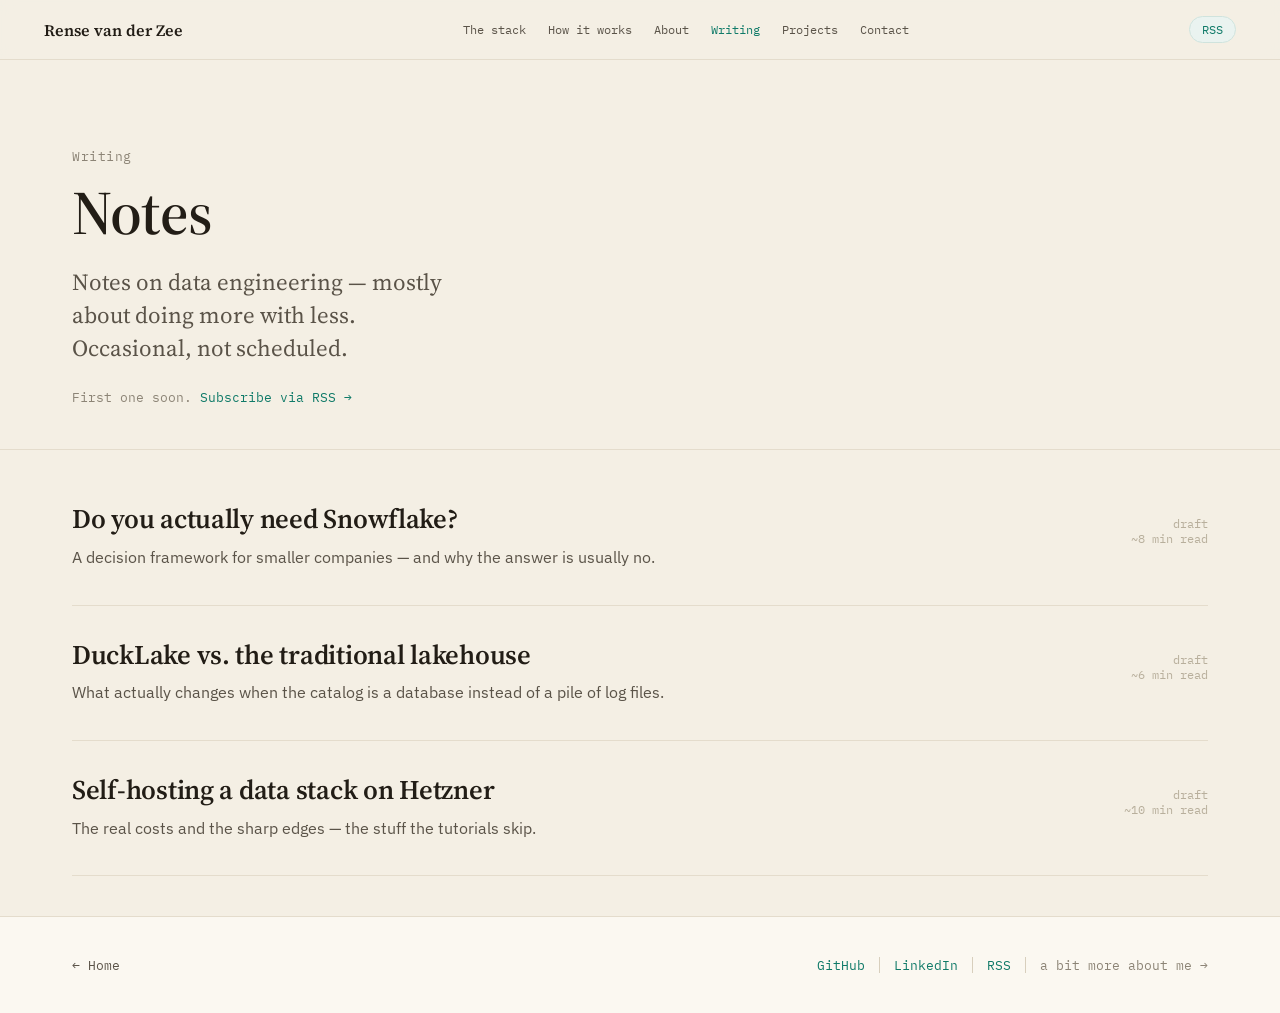
==== site/blog.html @ a5a46c57 "Initial commit: static site + Cloudflare Tunnel infra - site/: standalone static pages (index, blog," ====
<!DOCTYPE html>
<html lang="en">
<head>
<meta charset="utf-8">
<meta name="viewport" content="width=device-width, initial-scale=1">
<title>Writing — Rense van der Zee</title>
<link rel="preconnect" href="https://fonts.googleapis.com">
<link rel="preconnect" href="https://fonts.gstatic.com" crossorigin>
<link href="https://fonts.googleapis.com/css2?family=Source+Serif+4:opsz,wght@8..60,400;8..60,500;8..60,600;8..60,700&family=IBM+Plex+Sans:wght@400;500;600&family=IBM+Plex+Mono:wght@400;500&display=swap" rel="stylesheet">
<style>
  *{box-sizing:border-box;}
  body{margin:0;background:#F4EFE4;font-family:'IBM Plex Sans',system-ui,sans-serif;color:#221D16;-webkit-font-smoothing:antialiased;}
  a{color:#0F7A68;text-decoration:none;}
  a:hover{text-decoration:underline;}
  @media (max-width:640px){
    .nav-links{display:none !important;}
    .pad-x{padding-left:24px !important;padding-right:24px !important;}
    .hero-h1{font-size:44px !important;}
  }
</style>
</head>
<body>

<!-- TOP NAV -->
<nav class="pad-x" style="position:sticky;top:0;z-index:20;display:flex;align-items:center;justify-content:space-between;gap:24px;padding:16px 44px;background:rgba(244,239,228,.92);backdrop-filter:blur(8px);border-bottom:1px solid #E4DCCC;">
  <a href="index.html" style="font-family:'Source Serif 4';font-weight:600;font-size:16px;color:#221D16;text-decoration:none;">Rense van der Zee</a>
  <div class="nav-links" style="display:flex;gap:22px;font-family:'IBM Plex Mono';font-size:12px;">
    <a href="index.html#widget" style="color:#5A5348;">The stack</a>
    <a href="index.html#colophon" style="color:#5A5348;">How it works</a>
    <a href="index.html#about" style="color:#5A5348;">About</a>
    <a href="blog.html" style="color:#0F7A68;">Writing</a>
    <a href="index.html#projects" style="color:#5A5348;">Projects</a>
    <a href="index.html#contact" style="color:#5A5348;">Contact</a>
  </div>
  <a href="#" style="font-family:'IBM Plex Mono';font-size:11.5px;color:#0F7A68;border:1px solid #CFE3DD;background:#EAF3F0;border-radius:20px;padding:5px 12px;white-space:nowrap;text-decoration:none;">RSS</a>
</nav>

<!-- HERO -->
<header class="pad-x" style="padding:88px 72px 44px;max-width:900px;">
  <div style="font-family:'IBM Plex Mono';font-size:12.5px;letter-spacing:.04em;color:#8C8476;">Writing</div>
  <h1 class="hero-h1" style="font-family:'Source Serif 4';font-weight:600;font-size:62px;line-height:1;letter-spacing:-.018em;margin:18px 0 0;color:#221D16;">Notes</h1>
  <p style="font-family:'Source Serif 4';font-weight:400;font-size:23px;line-height:1.44;color:#5A5348;max-width:34ch;margin:22px 0 0;">Notes on data engineering — mostly about doing more with less. Occasional, not scheduled.</p>
  <div style="margin-top:24px;font-family:'IBM Plex Mono';font-size:12.5px;color:#8C8476;">First one soon. <a href="#" style="color:#0F7A68;">Subscribe via RSS →</a></div>
</header>

<!-- NOTES LIST -->
<section class="pad-x" style="border-top:1px solid #E4DCCC;padding:20px 72px 40px;">
  <article style="display:grid;grid-template-columns:1fr auto;gap:12px 28px;align-items:baseline;border-bottom:1px solid #E4DCCC;padding:34px 0;">
    <div style="max-width:62ch;">
      <h2 style="font-family:'Source Serif 4';font-weight:600;font-size:27px;line-height:1.14;letter-spacing:-.01em;margin:0;color:#221D16;">Do you actually need Snowflake?</h2>
      <p style="font-size:16px;line-height:1.6;color:#5A5348;margin:10px 0 0;">A decision framework for smaller companies — and why the answer is usually no.</p>
    </div>
    <div style="font-family:'IBM Plex Mono';font-size:11.5px;color:#B8AF9C;white-space:nowrap;text-align:right;">draft<br>~8 min read</div>
  </article>
  <article style="display:grid;grid-template-columns:1fr auto;gap:12px 28px;align-items:baseline;border-bottom:1px solid #E4DCCC;padding:34px 0;">
    <div style="max-width:62ch;">
      <h2 style="font-family:'Source Serif 4';font-weight:600;font-size:27px;line-height:1.14;letter-spacing:-.01em;margin:0;color:#221D16;">DuckLake vs. the traditional lakehouse</h2>
      <p style="font-size:16px;line-height:1.6;color:#5A5348;margin:10px 0 0;">What actually changes when the catalog is a database instead of a pile of log files.</p>
    </div>
    <div style="font-family:'IBM Plex Mono';font-size:11.5px;color:#B8AF9C;white-space:nowrap;text-align:right;">draft<br>~6 min read</div>
  </article>
  <article style="display:grid;grid-template-columns:1fr auto;gap:12px 28px;align-items:baseline;border-bottom:1px solid #E4DCCC;padding:34px 0;">
    <div style="max-width:62ch;">
      <h2 style="font-family:'Source Serif 4';font-weight:600;font-size:27px;line-height:1.14;letter-spacing:-.01em;margin:0;color:#221D16;">Self-hosting a data stack on Hetzner</h2>
      <p style="font-size:16px;line-height:1.6;color:#5A5348;margin:10px 0 0;">The real costs and the sharp edges — the stuff the tutorials skip.</p>
    </div>
    <div style="font-family:'IBM Plex Mono';font-size:11.5px;color:#B8AF9C;white-space:nowrap;text-align:right;">draft<br>~10 min read</div>
  </article>
</section>

<!-- FOOTER -->
<section class="pad-x" style="background:#FBF8F1;border-top:1px solid #E4DCCC;padding:40px 72px;">
  <div style="display:flex;justify-content:space-between;align-items:center;flex-wrap:wrap;gap:16px;">
    <a href="index.html" style="font-family:'IBM Plex Mono';font-size:12.5px;color:#5A5348;">← Home</a>
    <div style="display:flex;flex-wrap:wrap;font-family:'IBM Plex Mono';font-size:12.5px;">
      <a href="#" style="padding-right:14px;border-right:1px solid #D8CFBD;">GitHub</a>
      <a href="#" style="padding:0 14px;border-right:1px solid #D8CFBD;">LinkedIn</a>
      <a href="#" style="padding:0 14px;border-right:1px solid #D8CFBD;">RSS</a>
      <a href="more.html" style="padding-left:14px;color:#8C8476;">a bit more about me →</a>
    </div>
  </div>
</section>
</body>
</html>
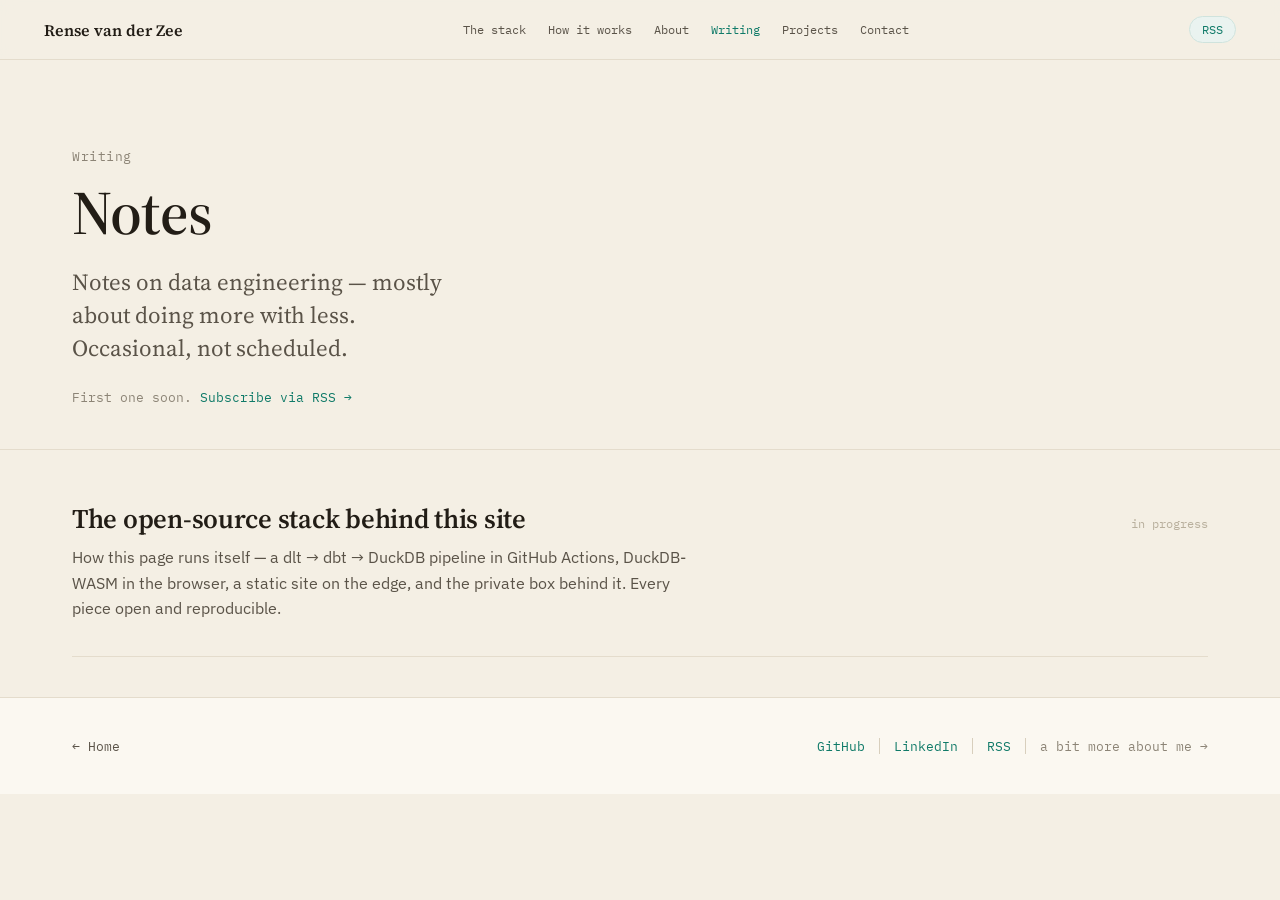
==== commit 774bfe20: "Data seam + real content: hero viz, at-a-glance card, single post - Data seam: widget reads via load" ====
--- a/site/blog.html
+++ b/site/blog.html
@@ -47,24 +47,10 @@
 <section class="pad-x" style="border-top:1px solid #E4DCCC;padding:20px 72px 40px;">
   <article style="display:grid;grid-template-columns:1fr auto;gap:12px 28px;align-items:baseline;border-bottom:1px solid #E4DCCC;padding:34px 0;">
     <div style="max-width:62ch;">
-      <h2 style="font-family:'Source Serif 4';font-weight:600;font-size:27px;line-height:1.14;letter-spacing:-.01em;margin:0;color:#221D16;">Do you actually need Snowflake?</h2>
-      <p style="font-size:16px;line-height:1.6;color:#5A5348;margin:10px 0 0;">A decision framework for smaller companies — and why the answer is usually no.</p>
+      <h2 style="font-family:'Source Serif 4';font-weight:600;font-size:27px;line-height:1.14;letter-spacing:-.01em;margin:0;color:#221D16;">The open-source stack behind this site</h2>
+      <p style="font-size:16px;line-height:1.6;color:#5A5348;margin:10px 0 0;">How this page runs itself — a dlt → dbt → DuckDB pipeline in GitHub Actions, DuckDB-WASM in the browser, a static site on the edge, and the private box behind it. Every piece open and reproducible.</p>
     </div>
-    <div style="font-family:'IBM Plex Mono';font-size:11.5px;color:#B8AF9C;white-space:nowrap;text-align:right;">draft<br>~8 min read</div>
-  </article>
-  <article style="display:grid;grid-template-columns:1fr auto;gap:12px 28px;align-items:baseline;border-bottom:1px solid #E4DCCC;padding:34px 0;">
-    <div style="max-width:62ch;">
-      <h2 style="font-family:'Source Serif 4';font-weight:600;font-size:27px;line-height:1.14;letter-spacing:-.01em;margin:0;color:#221D16;">DuckLake vs. the traditional lakehouse</h2>
-      <p style="font-size:16px;line-height:1.6;color:#5A5348;margin:10px 0 0;">What actually changes when the catalog is a database instead of a pile of log files.</p>
-    </div>
-    <div style="font-family:'IBM Plex Mono';font-size:11.5px;color:#B8AF9C;white-space:nowrap;text-align:right;">draft<br>~6 min read</div>
-  </article>
-  <article style="display:grid;grid-template-columns:1fr auto;gap:12px 28px;align-items:baseline;border-bottom:1px solid #E4DCCC;padding:34px 0;">
-    <div style="max-width:62ch;">
-      <h2 style="font-family:'Source Serif 4';font-weight:600;font-size:27px;line-height:1.14;letter-spacing:-.01em;margin:0;color:#221D16;">Self-hosting a data stack on Hetzner</h2>
-      <p style="font-size:16px;line-height:1.6;color:#5A5348;margin:10px 0 0;">The real costs and the sharp edges — the stuff the tutorials skip.</p>
-    </div>
-    <div style="font-family:'IBM Plex Mono';font-size:11.5px;color:#B8AF9C;white-space:nowrap;text-align:right;">draft<br>~10 min read</div>
+    <div style="font-family:'IBM Plex Mono';font-size:11.5px;color:#B8AF9C;white-space:nowrap;text-align:right;">in&nbsp;progress</div>
   </article>
 </section>
 
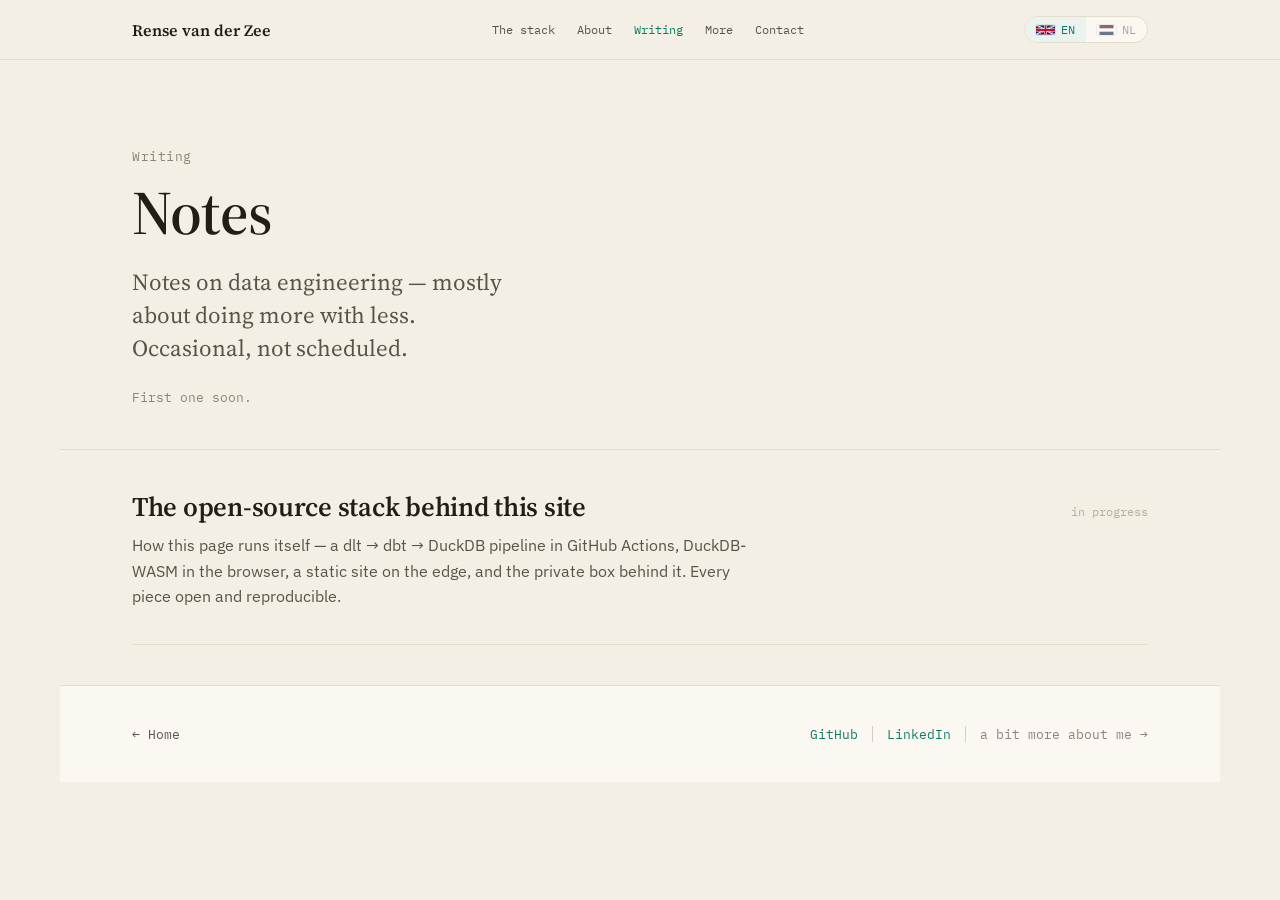
==== commit 8de56f5c: "Hero SQL terminal, EN/NL i18n, shared frame, mobile nav - Hero: replace static mockup with a live Du" ====
--- a/site/blog.html
+++ b/site/blog.html
@@ -7,64 +7,100 @@
 <link rel="preconnect" href="https://fonts.googleapis.com">
 <link rel="preconnect" href="https://fonts.gstatic.com" crossorigin>
 <link href="https://fonts.googleapis.com/css2?family=Source+Serif+4:opsz,wght@8..60,400;8..60,500;8..60,600;8..60,700&family=IBM+Plex+Sans:wght@400;500;600&family=IBM+Plex+Mono:wght@400;500&display=swap" rel="stylesheet">
-<style>
-  *{box-sizing:border-box;}
-  body{margin:0;background:#F4EFE4;font-family:'IBM Plex Sans',system-ui,sans-serif;color:#221D16;-webkit-font-smoothing:antialiased;}
-  a{color:#0F7A68;text-decoration:none;}
-  a:hover{text-decoration:underline;}
-  @media (max-width:640px){
-    .nav-links{display:none !important;}
-    .pad-x{padding-left:24px !important;padding-right:24px !important;}
-    .hero-h1{font-size:44px !important;}
-  }
-</style>
+<link rel="stylesheet" href="styles.css">
+<link rel="alternate" hreflang="en" href="https://rensevanderzee.nl/blog.html">
+<link rel="alternate" hreflang="nl" href="https://rensevanderzee.nl/blog.html?lang=nl">
+<link rel="alternate" hreflang="x-default" href="https://rensevanderzee.nl/blog.html">
 </head>
 <body>
 
 <!-- TOP NAV -->
-<nav class="pad-x" style="position:sticky;top:0;z-index:20;display:flex;align-items:center;justify-content:space-between;gap:24px;padding:16px 44px;background:rgba(244,239,228,.92);backdrop-filter:blur(8px);border-bottom:1px solid #E4DCCC;">
-  <a href="index.html" style="font-family:'Source Serif 4';font-weight:600;font-size:16px;color:#221D16;text-decoration:none;">Rense van der Zee</a>
-  <div class="nav-links" style="display:flex;gap:22px;font-family:'IBM Plex Mono';font-size:12px;">
-    <a href="index.html#widget" style="color:#5A5348;">The stack</a>
-    <a href="index.html#colophon" style="color:#5A5348;">How it works</a>
-    <a href="index.html#about" style="color:#5A5348;">About</a>
-    <a href="blog.html" style="color:#0F7A68;">Writing</a>
-    <a href="index.html#projects" style="color:#5A5348;">Projects</a>
-    <a href="index.html#contact" style="color:#5A5348;">Contact</a>
+<nav class="site-nav">
+  <div class="container nav-inner">
+    <a href="/" class="nav-brand">Rense van der Zee</a>
+    <div class="nav-links">
+      <a href="/#widget" data-i18n="nav.stack">The stack</a>
+      <a href="/#about" data-i18n="nav.about">About</a>
+      <a href="blog.html" class="active" data-i18n="nav.writing">Writing</a>
+      <a href="more.html" data-i18n="nav.more">More</a>
+      <a href="/#contact" data-i18n="nav.contact">Contact</a>
+    </div>
+    <div class="nav-right">
+      <div class="lang-toggle" role="group" aria-label="Language / Taal">
+        <button data-lang="en" aria-pressed="true" title="English">
+          <svg viewBox="0 0 60 30" width="19" height="10" aria-hidden="true">
+            <clipPath id="gbS"><path d="M0,0 v30 h60 v-30 z"/></clipPath>
+            <clipPath id="gbT"><path d="M30,15 h30 v15 z v15 h-30 z h-30 v-15 z v-15 h30 z"/></clipPath>
+            <g clip-path="url(#gbS)">
+              <path d="M0,0 v30 h60 v-30 z" fill="#012169"/>
+              <path d="M0,0 L60,30 M60,0 L0,30" stroke="#fff" stroke-width="6"/>
+              <path d="M0,0 L60,30 M60,0 L0,30" clip-path="url(#gbT)" stroke="#C8102E" stroke-width="4"/>
+              <path d="M30,0 v30 M0,15 h60" stroke="#fff" stroke-width="10"/>
+              <path d="M30,0 v30 M0,15 h60" stroke="#C8102E" stroke-width="6"/>
+            </g>
+          </svg>EN
+        </button>
+        <button data-lang="nl" aria-pressed="false" title="Nederlands">
+          <svg viewBox="0 0 21 15" width="19" height="10" aria-hidden="true">
+            <rect width="21" height="15" fill="#fff"/>
+            <rect width="21" height="5" fill="#AE1C28"/>
+            <rect y="10" width="21" height="5" fill="#21468B"/>
+          </svg>NL
+        </button>
+      </div>
+      <button class="nav-toggle" aria-label="Menu" aria-expanded="false"><span></span><span></span><span></span></button>
+    </div>
   </div>
-  <a href="#" style="font-family:'IBM Plex Mono';font-size:11.5px;color:#0F7A68;border:1px solid #CFE3DD;background:#EAF3F0;border-radius:20px;padding:5px 12px;white-space:nowrap;text-decoration:none;">RSS</a>
 </nav>
 
 <!-- HERO -->
-<header class="pad-x" style="padding:88px 72px 44px;max-width:900px;">
-  <div style="font-family:'IBM Plex Mono';font-size:12.5px;letter-spacing:.04em;color:#8C8476;">Writing</div>
-  <h1 class="hero-h1" style="font-family:'Source Serif 4';font-weight:600;font-size:62px;line-height:1;letter-spacing:-.018em;margin:18px 0 0;color:#221D16;">Notes</h1>
-  <p style="font-family:'Source Serif 4';font-weight:400;font-size:23px;line-height:1.44;color:#5A5348;max-width:34ch;margin:22px 0 0;">Notes on data engineering — mostly about doing more with less. Occasional, not scheduled.</p>
-  <div style="margin-top:24px;font-family:'IBM Plex Mono';font-size:12.5px;color:#8C8476;">First one soon. <a href="#" style="color:#0F7A68;">Subscribe via RSS →</a></div>
+<header class="container" style="padding-top:88px;padding-bottom:44px;">
+  <div style="max-width:820px;">
+    <div data-i18n="wr.eyebrow" style="font-family:'IBM Plex Mono';font-size:12.5px;letter-spacing:.04em;color:#8C8476;">Writing</div>
+    <h1 class="hero-h1" data-i18n="wr.h1" style="font-family:'Source Serif 4';font-weight:600;font-size:62px;line-height:1;letter-spacing:-.018em;margin:18px 0 0;color:#221D16;">Notes</h1>
+    <p data-i18n="wr.sub" style="font-family:'Source Serif 4';font-weight:400;font-size:23px;line-height:1.44;color:#5A5348;max-width:34ch;margin:22px 0 0;">Notes on data engineering — mostly about doing more with less. Occasional, not scheduled.</p>
+    <div data-i18n="wr.soon" style="margin-top:24px;font-family:'IBM Plex Mono';font-size:12.5px;color:#8C8476;">First one soon.</div>
+  </div>
 </header>
 
 <!-- NOTES LIST -->
-<section class="pad-x" style="border-top:1px solid #E4DCCC;padding:20px 72px 40px;">
+<section class="container" style="border-top:1px solid #E4DCCC;padding-top:8px;padding-bottom:40px;">
   <article style="display:grid;grid-template-columns:1fr auto;gap:12px 28px;align-items:baseline;border-bottom:1px solid #E4DCCC;padding:34px 0;">
     <div style="max-width:62ch;">
-      <h2 style="font-family:'Source Serif 4';font-weight:600;font-size:27px;line-height:1.14;letter-spacing:-.01em;margin:0;color:#221D16;">The open-source stack behind this site</h2>
-      <p style="font-size:16px;line-height:1.6;color:#5A5348;margin:10px 0 0;">How this page runs itself — a dlt → dbt → DuckDB pipeline in GitHub Actions, DuckDB-WASM in the browser, a static site on the edge, and the private box behind it. Every piece open and reproducible.</p>
+      <h2 data-i18n="note.title" style="font-family:'Source Serif 4';font-weight:600;font-size:27px;line-height:1.14;letter-spacing:-.01em;margin:0;color:#221D16;">The open-source stack behind this site</h2>
+      <p data-i18n="note.p" style="font-size:16px;line-height:1.6;color:#5A5348;margin:10px 0 0;">How this page runs itself — a dlt → dbt → DuckDB pipeline in GitHub Actions, DuckDB-WASM in the browser, a static site on the edge, and the private box behind it. Every piece open and reproducible.</p>
     </div>
-    <div style="font-family:'IBM Plex Mono';font-size:11.5px;color:#B8AF9C;white-space:nowrap;text-align:right;">in&nbsp;progress</div>
+    <div data-i18n="note.status" style="font-family:'IBM Plex Mono';font-size:11.5px;color:#B8AF9C;white-space:nowrap;text-align:right;">in&nbsp;progress</div>
   </article>
 </section>
 
 <!-- FOOTER -->
-<section class="pad-x" style="background:#FBF8F1;border-top:1px solid #E4DCCC;padding:40px 72px;">
+<section class="container" style="background:#FBF8F1;border-top:1px solid #E4DCCC;padding-top:40px;padding-bottom:40px;">
   <div style="display:flex;justify-content:space-between;align-items:center;flex-wrap:wrap;gap:16px;">
-    <a href="index.html" style="font-family:'IBM Plex Mono';font-size:12.5px;color:#5A5348;">← Home</a>
+    <a href="/" data-i18n="foot.home" style="font-family:'IBM Plex Mono';font-size:12.5px;color:#5A5348;">← Home</a>
     <div style="display:flex;flex-wrap:wrap;font-family:'IBM Plex Mono';font-size:12.5px;">
-      <a href="#" style="padding-right:14px;border-right:1px solid #D8CFBD;">GitHub</a>
-      <a href="#" style="padding:0 14px;border-right:1px solid #D8CFBD;">LinkedIn</a>
-      <a href="#" style="padding:0 14px;border-right:1px solid #D8CFBD;">RSS</a>
-      <a href="more.html" style="padding-left:14px;color:#8C8476;">a bit more about me →</a>
+      <a href="https://github.com/Rensez97" target="_blank" rel="noopener" style="padding-right:14px;border-right:1px solid #D8CFBD;">GitHub</a>
+      <a href="https://www.linkedin.com/in/rensevanderzee" target="_blank" rel="noopener" style="padding:0 14px;border-right:1px solid #D8CFBD;">LinkedIn</a>
+      <a href="more.html" data-i18n="foot.more" style="padding-left:14px;color:#8C8476;">a bit more about me →</a>
     </div>
   </div>
 </section>
+
+<script>
+window.I18N_NL = {
+  'nav.stack':'De stack', 'nav.about':'Over mij', 'nav.writing':'Schrijven',
+  'nav.more':'Meer', 'nav.contact':'Contact',
+  'wr.eyebrow':'Schrijven',
+  'wr.h1':'Notities',
+  'wr.sub':'Notities over data engineering — vooral over meer doen met minder. Af en toe, niet volgens schema.',
+  'wr.soon':'De eerste komt binnenkort.',
+  'note.title':'De open-source stack achter deze site',
+  'note.p':'Hoe deze pagina zichzelf draait — een dlt → dbt → DuckDB-pipeline in GitHub Actions, DuckDB-WASM in de browser, een statische site op de edge, en de private box erachter. Elk onderdeel open en reproduceerbaar.',
+  'note.status':'in&nbsp;wording',
+  'foot.home':'← Home',
+  'foot.more':'iets meer over mij →',
+};
+</script>
+<script src="app.js"></script>
 </body>
 </html>
--- a/site/styles.css
+++ b/site/styles.css
@@ -0,0 +1,88 @@
+/* =========================================================================
+   Shared design system for rensevanderzee.nl
+   Element-level styling still lives inline in the HTML; this file holds the
+   reset, palette-bearing base, layout primitives, the nav, and responsive
+   rules so all pages share one frame. Linked by every page.
+   ========================================================================= */
+
+*{box-sizing:border-box;}
+html{scroll-behavior:smooth;}
+body{margin:0;background:#F4EFE4;font-family:'IBM Plex Sans',system-ui,sans-serif;color:#221D16;-webkit-font-smoothing:antialiased;}
+a{color:#0F7A68;text-decoration:none;}
+a:hover{text-decoration:underline;}
+input:focus,textarea:focus{border-color:#0F7A68 !important;}
+button{font:inherit;}
+
+@keyframes nodeOn{from{border-color:#E4DCCC;color:#8C8476;background:#FBF8F1;}to{border-color:#0F7A68;color:#0F7A68;background:#EAF3F0;}}
+@keyframes barflow{from{width:0%;}to{width:100%;}}
+@keyframes fadeUp{from{opacity:0;transform:translateY(10px);}to{opacity:1;transform:none;}}
+@keyframes caret{50%{opacity:0;}}
+
+.img-slot{width:100%;height:100%;position:absolute;inset:0;display:flex;align-items:center;justify-content:center;text-align:center;background:#E4DCCC;color:#8C8476;font-family:'IBM Plex Mono';font-size:12px;padding:20px;border:1px dashed #B8AF9C;}
+[hidden]{display:none !important;}
+
+/* --- one container width for the whole site --- */
+.container{max-width:1160px;margin:0 auto;padding-left:clamp(24px,6vw,72px);padding-right:clamp(24px,6vw,72px);}
+
+/* --- top navigation (shared) --- */
+.site-nav{position:sticky;top:0;z-index:20;background:rgba(244,239,228,.92);backdrop-filter:blur(8px);border-bottom:1px solid #E4DCCC;}
+.nav-inner{display:flex;align-items:center;justify-content:space-between;gap:24px;padding-top:16px;padding-bottom:16px;}
+.nav-brand{font-family:'Source Serif 4';font-weight:600;font-size:16px;color:#221D16;}
+.nav-brand:hover{text-decoration:none;}
+.nav-links{display:flex;gap:22px;font-family:'IBM Plex Mono';font-size:12px;}
+.nav-links a{color:#5A5348;}
+.nav-links a.active{color:#0F7A68;}
+.nav-right{display:flex;align-items:center;gap:14px;}
+.nav-badge{font-family:'IBM Plex Mono';font-size:11.5px;color:#0F7A68;border:1px solid #CFE3DD;background:#EAF3F0;border-radius:20px;padding:5px 12px;white-space:nowrap;}
+.nav-badge:hover{text-decoration:none;}
+
+/* hamburger — hidden on desktop, shown on mobile */
+.nav-toggle{display:none;flex-direction:column;justify-content:center;gap:4px;width:34px;height:32px;background:transparent;border:1px solid #E4DCCC;border-radius:8px;cursor:pointer;padding:0 8px;}
+.nav-toggle span{display:block;height:2px;width:100%;background:#5A5348;border-radius:2px;transition:transform .2s,opacity .2s;}
+.site-nav.open .nav-toggle span:nth-child(1){transform:translateY(6px) rotate(45deg);}
+.site-nav.open .nav-toggle span:nth-child(2){opacity:0;}
+.site-nav.open .nav-toggle span:nth-child(3){transform:translateY(-6px) rotate(-45deg);}
+
+/* --- language toggle --- */
+.lang-toggle{display:inline-flex;border:1px solid #E4DCCC;border-radius:20px;overflow:hidden;background:#FBF8F1;}
+.lang-toggle button{display:inline-flex;align-items:center;gap:6px;background:transparent;border:none;cursor:pointer;padding:5px 11px;font-family:'IBM Plex Mono';font-size:11.5px;color:#8C8476;transition:background .15s,color .15s;}
+.lang-toggle button svg{border-radius:2px;box-shadow:0 0 0 1px rgba(34,29,22,.08);display:block;}
+.lang-toggle button[aria-pressed="true"]{background:#EAF3F0;color:#0F7A68;}
+.lang-toggle button[aria-pressed="false"]{filter:grayscale(.55);opacity:.72;}
+.lang-toggle button[aria-pressed="false"]:hover{opacity:1;filter:none;}
+
+/* --- responsive grids (default = desktop) --- */
+.hero-grid{display:grid;grid-template-columns:1.08fr 1fr;gap:48px;align-items:center;min-height:480px;}
+.two-col{display:grid;grid-template-columns:1fr 1fr;gap:40px;}
+.about-grid{display:grid;grid-template-columns:1fr 300px;gap:56px;align-items:start;}
+.card-grid{display:grid;grid-template-columns:repeat(3,1fr);gap:20px;}
+
+/* Tablet: drop 3-up card grids to 2-up */
+@media (max-width:900px){
+  .card-grid{grid-template-columns:repeat(2,1fr);}
+}
+
+/* Mobile: stack layout + hamburger nav */
+@media (max-width:640px){
+  .hero-grid{grid-template-columns:1fr;gap:0;min-height:auto;}
+  .hero-grid .hero-media{min-height:260px;order:-1;}   /* image on top */
+  .two-col{grid-template-columns:1fr;gap:20px;}
+  .about-grid{grid-template-columns:1fr;gap:32px;}
+  .about-grid .about-media{max-width:260px;}
+  .card-grid{grid-template-columns:1fr;}
+  .hero-h1{font-size:44px !important;}
+  .section-h2{font-size:30px !important;}
+
+  .nav-toggle{display:flex;}
+  .nav-badge{display:none;}                              /* homepage gimmick, desktop only */
+  .nav-links{
+    position:absolute;left:0;right:0;top:100%;
+    flex-direction:column;gap:0;
+    background:#F4EFE4;border-bottom:1px solid #E4DCCC;
+    box-shadow:0 14px 26px -18px rgba(34,29,22,.5);
+    padding:6px 0;display:none;
+  }
+  .site-nav.open .nav-links{display:flex;}
+  .nav-links a{padding:13px clamp(24px,6vw,72px);}
+  .nav-links a:hover{background:#FBF8F1;text-decoration:none;}
+}
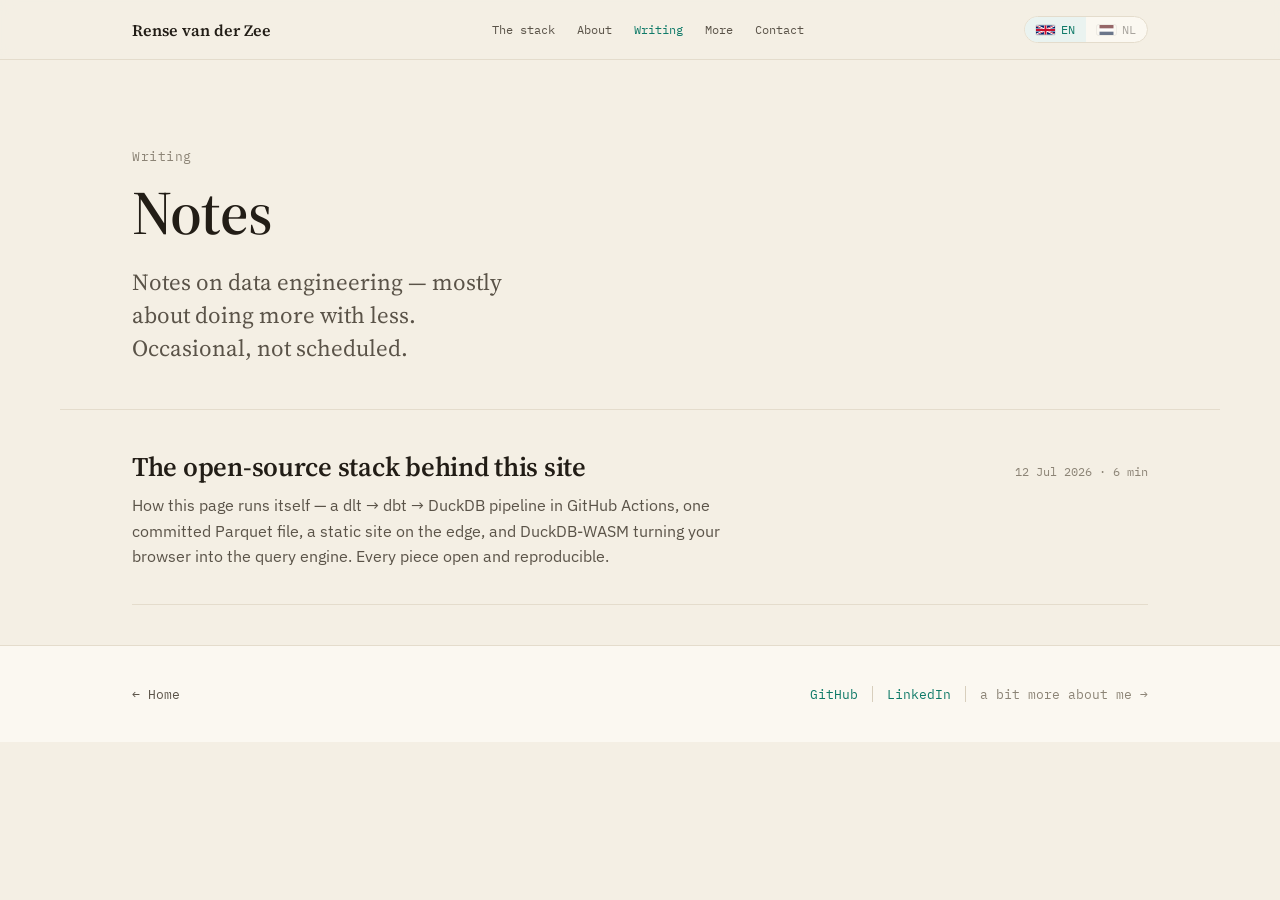
==== commit c0a563b5: "Initial commit: a data platform light enough to fit inside a web page Static site (warm-paper editor" ====
--- a/site/blog.html
+++ b/site/blog.html
@@ -4,6 +4,13 @@
 <meta charset="utf-8">
 <meta name="viewport" content="width=device-width, initial-scale=1">
 <title>Writing — Rense van der Zee</title>
+<meta name="description" content="Occasional notes on data engineering — mostly about doing more with less.">
+<meta property="og:title" content="Writing — Rense van der Zee">
+<meta property="og:description" content="Occasional notes on data engineering — mostly about doing more with less.">
+<meta property="og:type" content="website">
+<meta property="og:url" content="https://rensevanderzee.nl/blog.html">
+<link rel="canonical" href="https://rensevanderzee.nl/blog.html">
+<link rel="icon" href="data:image/svg+xml,%3Csvg xmlns='http://www.w3.org/2000/svg' viewBox='0 0 100 100'%3E%3Crect width='100' height='100' rx='20' fill='%23F4EFE4'/%3E%3Ccircle cx='50' cy='50' r='26' fill='%230F7A68'/%3E%3C/svg%3E">
 <link rel="preconnect" href="https://fonts.googleapis.com">
 <link rel="preconnect" href="https://fonts.gstatic.com" crossorigin>
 <link href="https://fonts.googleapis.com/css2?family=Source+Serif+4:opsz,wght@8..60,400;8..60,500;8..60,600;8..60,700&family=IBM+Plex+Sans:wght@400;500;600&family=IBM+Plex+Mono:wght@400;500&display=swap" rel="stylesheet">
@@ -59,7 +66,6 @@
     <div data-i18n="wr.eyebrow" style="font-family:'IBM Plex Mono';font-size:12.5px;letter-spacing:.04em;color:#8C8476;">Writing</div>
     <h1 class="hero-h1" data-i18n="wr.h1" style="font-family:'Source Serif 4';font-weight:600;font-size:62px;line-height:1;letter-spacing:-.018em;margin:18px 0 0;color:#221D16;">Notes</h1>
     <p data-i18n="wr.sub" style="font-family:'Source Serif 4';font-weight:400;font-size:23px;line-height:1.44;color:#5A5348;max-width:34ch;margin:22px 0 0;">Notes on data engineering — mostly about doing more with less. Occasional, not scheduled.</p>
-    <div data-i18n="wr.soon" style="margin-top:24px;font-family:'IBM Plex Mono';font-size:12.5px;color:#8C8476;">First one soon.</div>
   </div>
 </header>
 
@@ -67,16 +73,16 @@
 <section class="container" style="border-top:1px solid #E4DCCC;padding-top:8px;padding-bottom:40px;">
   <article style="display:grid;grid-template-columns:1fr auto;gap:12px 28px;align-items:baseline;border-bottom:1px solid #E4DCCC;padding:34px 0;">
     <div style="max-width:62ch;">
-      <h2 data-i18n="note.title" style="font-family:'Source Serif 4';font-weight:600;font-size:27px;line-height:1.14;letter-spacing:-.01em;margin:0;color:#221D16;">The open-source stack behind this site</h2>
-      <p data-i18n="note.p" style="font-size:16px;line-height:1.6;color:#5A5348;margin:10px 0 0;">How this page runs itself — a dlt → dbt → DuckDB pipeline in GitHub Actions, DuckDB-WASM in the browser, a static site on the edge, and the private box behind it. Every piece open and reproducible.</p>
+      <h2 style="font-family:'Source Serif 4';font-weight:600;font-size:27px;line-height:1.14;letter-spacing:-.01em;margin:0;"><a data-i18n="note.title" href="blog/the-stack-behind-this-site.html" style="color:#221D16;">The open-source stack behind this site</a></h2>
+      <p data-i18n="note.p" style="font-size:16px;line-height:1.6;color:#5A5348;margin:10px 0 0;">How this page runs itself — a dlt → dbt → DuckDB pipeline in GitHub Actions, one committed Parquet file, a static site on the edge, and DuckDB-WASM turning your browser into the query engine. Every piece open and reproducible.</p>
     </div>
-    <div data-i18n="note.status" style="font-family:'IBM Plex Mono';font-size:11.5px;color:#B8AF9C;white-space:nowrap;text-align:right;">in&nbsp;progress</div>
+    <div data-i18n="note.status" style="font-family:'IBM Plex Mono';font-size:11.5px;color:#8C8476;white-space:nowrap;text-align:right;">12&nbsp;Jul&nbsp;2026&nbsp;·&nbsp;6&nbsp;min</div>
   </article>
 </section>
 
 <!-- FOOTER -->
-<section class="container" style="background:#FBF8F1;border-top:1px solid #E4DCCC;padding-top:40px;padding-bottom:40px;">
-  <div style="display:flex;justify-content:space-between;align-items:center;flex-wrap:wrap;gap:16px;">
+<section style="background:#FBF8F1;border-top:1px solid #E4DCCC;padding:40px 0;">
+  <div class="container" style="display:flex;justify-content:space-between;align-items:center;flex-wrap:wrap;gap:16px;">
     <a href="/" data-i18n="foot.home" style="font-family:'IBM Plex Mono';font-size:12.5px;color:#5A5348;">← Home</a>
     <div style="display:flex;flex-wrap:wrap;font-family:'IBM Plex Mono';font-size:12.5px;">
       <a href="https://github.com/Rensez97" target="_blank" rel="noopener" style="padding-right:14px;border-right:1px solid #D8CFBD;">GitHub</a>
@@ -93,10 +99,9 @@
   'wr.eyebrow':'Schrijven',
   'wr.h1':'Notities',
   'wr.sub':'Notities over data engineering — vooral over meer doen met minder. Af en toe, niet volgens schema.',
-  'wr.soon':'De eerste komt binnenkort.',
   'note.title':'De open-source stack achter deze site',
-  'note.p':'Hoe deze pagina zichzelf draait — een dlt → dbt → DuckDB-pipeline in GitHub Actions, DuckDB-WASM in de browser, een statische site op de edge, en de private box erachter. Elk onderdeel open en reproduceerbaar.',
-  'note.status':'in&nbsp;wording',
+  'note.p':'Hoe deze pagina zichzelf draait — een dlt → dbt → DuckDB-pipeline in GitHub Actions, één gecommit Parquet-bestand, een statische site op de edge, en DuckDB-WASM dat je browser tot query-engine maakt. Elk onderdeel open en reproduceerbaar. (Notitie is in het Engels.)',
+  'note.status':'12&nbsp;jul&nbsp;2026&nbsp;·&nbsp;6&nbsp;min',
   'foot.home':'← Home',
   'foot.more':'iets meer over mij →',
 };
--- a/site/styles.css
+++ b/site/styles.css
@@ -12,6 +12,7 @@
 a:hover{text-decoration:underline;}
 input:focus,textarea:focus{border-color:#0F7A68 !important;}
 button{font:inherit;}
+a:focus-visible,button:focus-visible{outline:2px solid #0F7A68;outline-offset:2px;border-radius:4px;}
 
 @keyframes nodeOn{from{border-color:#E4DCCC;color:#8C8476;background:#FBF8F1;}to{border-color:#0F7A68;color:#0F7A68;background:#EAF3F0;}}
 @keyframes barflow{from{width:0%;}to{width:100%;}}
@@ -65,7 +66,7 @@
 /* Mobile: stack layout + hamburger nav */
 @media (max-width:640px){
   .hero-grid{grid-template-columns:1fr;gap:0;min-height:auto;}
-  .hero-grid .hero-media{min-height:260px;order:-1;}   /* image on top */
+  .hero-grid .hero-media{min-height:260px;margin-bottom:40px;} /* name first, terminal after */
   .two-col{grid-template-columns:1fr;gap:20px;}
   .about-grid{grid-template-columns:1fr;gap:32px;}
   .about-grid .about-media{max-width:260px;}
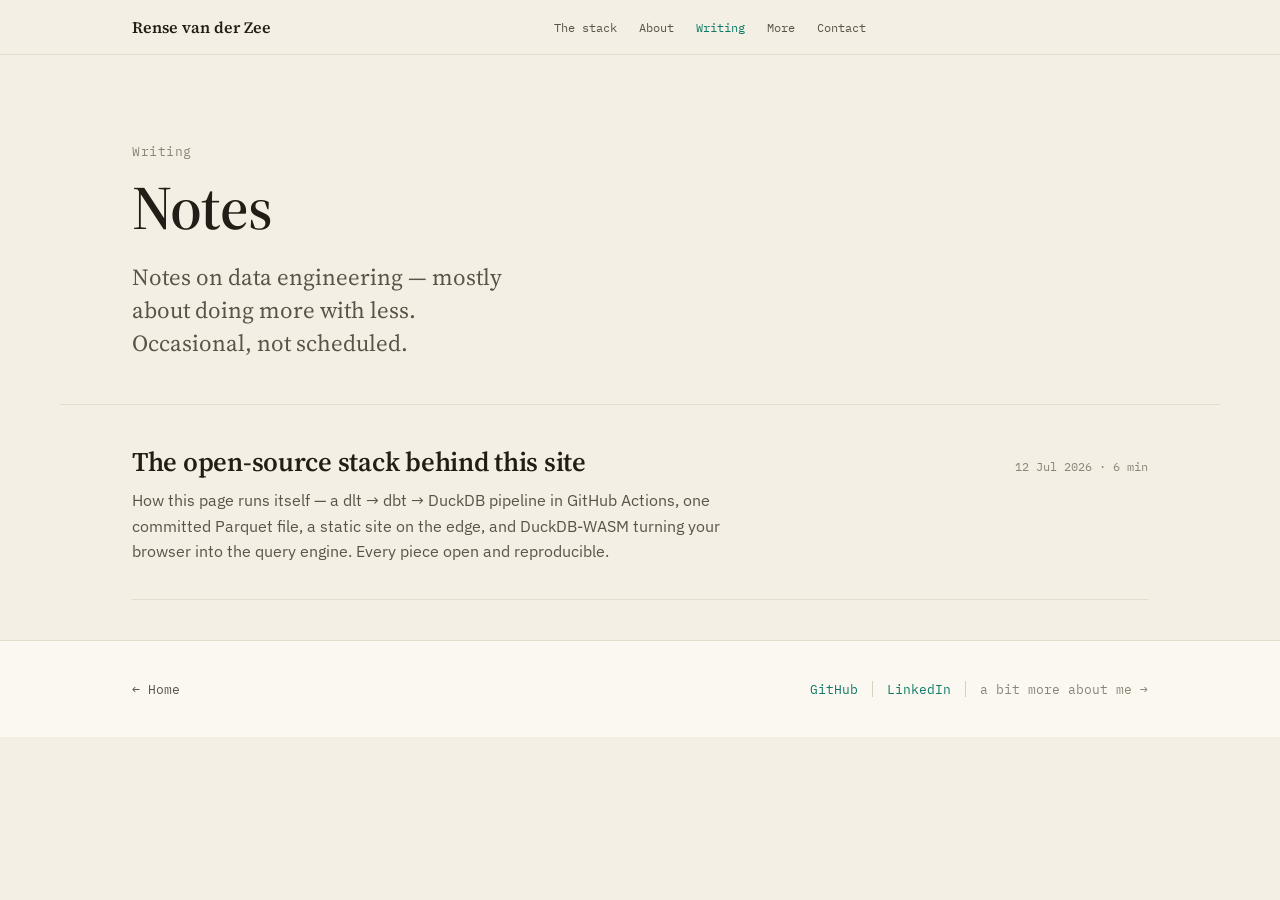
==== commit 50be8805: "Rebuild the About section, the stack widget, and the More page The Dutch-toggle removal was already " ====
--- a/site/blog.html
+++ b/site/blog.html
@@ -15,9 +15,6 @@
 <link rel="preconnect" href="https://fonts.gstatic.com" crossorigin>
 <link href="https://fonts.googleapis.com/css2?family=Source+Serif+4:opsz,wght@8..60,400;8..60,500;8..60,600;8..60,700&family=IBM+Plex+Sans:wght@400;500;600&family=IBM+Plex+Mono:wght@400;500&display=swap" rel="stylesheet">
 <link rel="stylesheet" href="styles.css">
-<link rel="alternate" hreflang="en" href="https://rensevanderzee.nl/blog.html">
-<link rel="alternate" hreflang="nl" href="https://rensevanderzee.nl/blog.html?lang=nl">
-<link rel="alternate" hreflang="x-default" href="https://rensevanderzee.nl/blog.html">
 </head>
 <body>
 
@@ -26,35 +23,13 @@
   <div class="container nav-inner">
     <a href="/" class="nav-brand">Rense van der Zee</a>
     <div class="nav-links">
-      <a href="/#widget" data-i18n="nav.stack">The stack</a>
-      <a href="/#about" data-i18n="nav.about">About</a>
-      <a href="blog.html" class="active" data-i18n="nav.writing">Writing</a>
-      <a href="more.html" data-i18n="nav.more">More</a>
-      <a href="/#contact" data-i18n="nav.contact">Contact</a>
+      <a href="/#widget">The stack</a>
+      <a href="/#about">About</a>
+      <a href="blog.html" class="active">Writing</a>
+      <a href="more.html">More</a>
+      <a href="/#contact">Contact</a>
     </div>
     <div class="nav-right">
-      <div class="lang-toggle" role="group" aria-label="Language / Taal">
-        <button data-lang="en" aria-pressed="true" title="English">
-          <svg viewBox="0 0 60 30" width="19" height="10" aria-hidden="true">
-            <clipPath id="gbS"><path d="M0,0 v30 h60 v-30 z"/></clipPath>
-            <clipPath id="gbT"><path d="M30,15 h30 v15 z v15 h-30 z h-30 v-15 z v-15 h30 z"/></clipPath>
-            <g clip-path="url(#gbS)">
-              <path d="M0,0 v30 h60 v-30 z" fill="#012169"/>
-              <path d="M0,0 L60,30 M60,0 L0,30" stroke="#fff" stroke-width="6"/>
-              <path d="M0,0 L60,30 M60,0 L0,30" clip-path="url(#gbT)" stroke="#C8102E" stroke-width="4"/>
-              <path d="M30,0 v30 M0,15 h60" stroke="#fff" stroke-width="10"/>
-              <path d="M30,0 v30 M0,15 h60" stroke="#C8102E" stroke-width="6"/>
-            </g>
-          </svg>EN
-        </button>
-        <button data-lang="nl" aria-pressed="false" title="Nederlands">
-          <svg viewBox="0 0 21 15" width="19" height="10" aria-hidden="true">
-            <rect width="21" height="15" fill="#fff"/>
-            <rect width="21" height="5" fill="#AE1C28"/>
-            <rect y="10" width="21" height="5" fill="#21468B"/>
-          </svg>NL
-        </button>
-      </div>
       <button class="nav-toggle" aria-label="Menu" aria-expanded="false"><span></span><span></span><span></span></button>
     </div>
   </div>
@@ -63,9 +38,9 @@
 <!-- HERO -->
 <header class="container" style="padding-top:88px;padding-bottom:44px;">
   <div style="max-width:820px;">
-    <div data-i18n="wr.eyebrow" style="font-family:'IBM Plex Mono';font-size:12.5px;letter-spacing:.04em;color:#8C8476;">Writing</div>
-    <h1 class="hero-h1" data-i18n="wr.h1" style="font-family:'Source Serif 4';font-weight:600;font-size:62px;line-height:1;letter-spacing:-.018em;margin:18px 0 0;color:#221D16;">Notes</h1>
-    <p data-i18n="wr.sub" style="font-family:'Source Serif 4';font-weight:400;font-size:23px;line-height:1.44;color:#5A5348;max-width:34ch;margin:22px 0 0;">Notes on data engineering — mostly about doing more with less. Occasional, not scheduled.</p>
+    <div style="font-family:'IBM Plex Mono';font-size:12.5px;letter-spacing:.04em;color:#8C8476;">Writing</div>
+    <h1 class="hero-h1" style="font-family:'Source Serif 4';font-weight:600;font-size:62px;line-height:1;letter-spacing:-.018em;margin:18px 0 0;color:#221D16;">Notes</h1>
+    <p style="font-family:'Source Serif 4';font-weight:400;font-size:23px;line-height:1.44;color:#5A5348;max-width:34ch;margin:22px 0 0;">Notes on data engineering — mostly about doing more with less. Occasional, not scheduled.</p>
   </div>
 </header>
 
@@ -73,39 +48,25 @@
 <section class="container" style="border-top:1px solid #E4DCCC;padding-top:8px;padding-bottom:40px;">
   <article style="display:grid;grid-template-columns:1fr auto;gap:12px 28px;align-items:baseline;border-bottom:1px solid #E4DCCC;padding:34px 0;">
     <div style="max-width:62ch;">
-      <h2 style="font-family:'Source Serif 4';font-weight:600;font-size:27px;line-height:1.14;letter-spacing:-.01em;margin:0;"><a data-i18n="note.title" href="blog/the-stack-behind-this-site.html" style="color:#221D16;">The open-source stack behind this site</a></h2>
-      <p data-i18n="note.p" style="font-size:16px;line-height:1.6;color:#5A5348;margin:10px 0 0;">How this page runs itself — a dlt → dbt → DuckDB pipeline in GitHub Actions, one committed Parquet file, a static site on the edge, and DuckDB-WASM turning your browser into the query engine. Every piece open and reproducible.</p>
+      <h2 style="font-family:'Source Serif 4';font-weight:600;font-size:27px;line-height:1.14;letter-spacing:-.01em;margin:0;"><a href="blog/the-stack-behind-this-site.html" style="color:#221D16;">The open-source stack behind this site</a></h2>
+      <p style="font-size:16px;line-height:1.6;color:#5A5348;margin:10px 0 0;">How this page runs itself — a dlt → dbt → DuckDB pipeline in GitHub Actions, one committed Parquet file, a static site on the edge, and DuckDB-WASM turning your browser into the query engine. Every piece open and reproducible.</p>
     </div>
-    <div data-i18n="note.status" style="font-family:'IBM Plex Mono';font-size:11.5px;color:#8C8476;white-space:nowrap;text-align:right;">12&nbsp;Jul&nbsp;2026&nbsp;·&nbsp;6&nbsp;min</div>
+    <div style="font-family:'IBM Plex Mono';font-size:11.5px;color:#8C8476;white-space:nowrap;text-align:right;">12&nbsp;Jul&nbsp;2026&nbsp;·&nbsp;6&nbsp;min</div>
   </article>
 </section>
 
 <!-- FOOTER -->
 <section style="background:#FBF8F1;border-top:1px solid #E4DCCC;padding:40px 0;">
   <div class="container" style="display:flex;justify-content:space-between;align-items:center;flex-wrap:wrap;gap:16px;">
-    <a href="/" data-i18n="foot.home" style="font-family:'IBM Plex Mono';font-size:12.5px;color:#5A5348;">← Home</a>
+    <a href="/" style="font-family:'IBM Plex Mono';font-size:12.5px;color:#5A5348;">← Home</a>
     <div style="display:flex;flex-wrap:wrap;font-family:'IBM Plex Mono';font-size:12.5px;">
       <a href="https://github.com/Rensez97" target="_blank" rel="noopener" style="padding-right:14px;border-right:1px solid #D8CFBD;">GitHub</a>
-      <a href="https://www.linkedin.com/in/rensevanderzee" target="_blank" rel="noopener" style="padding:0 14px;border-right:1px solid #D8CFBD;">LinkedIn</a>
-      <a href="more.html" data-i18n="foot.more" style="padding-left:14px;color:#8C8476;">a bit more about me →</a>
+      <a href="https://www.linkedin.com/in/rense-van-der-zee/" target="_blank" rel="noopener" style="padding:0 14px;border-right:1px solid #D8CFBD;">LinkedIn</a>
+      <a href="more.html" style="padding-left:14px;color:#8C8476;">a bit more about me →</a>
     </div>
   </div>
 </section>
 
-<script>
-window.I18N_NL = {
-  'nav.stack':'De stack', 'nav.about':'Over mij', 'nav.writing':'Schrijven',
-  'nav.more':'Meer', 'nav.contact':'Contact',
-  'wr.eyebrow':'Schrijven',
-  'wr.h1':'Notities',
-  'wr.sub':'Notities over data engineering — vooral over meer doen met minder. Af en toe, niet volgens schema.',
-  'note.title':'De open-source stack achter deze site',
-  'note.p':'Hoe deze pagina zichzelf draait — een dlt → dbt → DuckDB-pipeline in GitHub Actions, één gecommit Parquet-bestand, een statische site op de edge, en DuckDB-WASM dat je browser tot query-engine maakt. Elk onderdeel open en reproduceerbaar. (Notitie is in het Engels.)',
-  'note.status':'12&nbsp;jul&nbsp;2026&nbsp;·&nbsp;6&nbsp;min',
-  'foot.home':'← Home',
-  'foot.more':'iets meer over mij →',
-};
-</script>
 <script src="app.js"></script>
 </body>
 </html>
--- a/site/styles.css
+++ b/site/styles.css
@@ -19,7 +19,6 @@
 @keyframes fadeUp{from{opacity:0;transform:translateY(10px);}to{opacity:1;transform:none;}}
 @keyframes caret{50%{opacity:0;}}
 
-.img-slot{width:100%;height:100%;position:absolute;inset:0;display:flex;align-items:center;justify-content:center;text-align:center;background:#E4DCCC;color:#8C8476;font-family:'IBM Plex Mono';font-size:12px;padding:20px;border:1px dashed #B8AF9C;}
 [hidden]{display:none !important;}
 
 /* --- one container width for the whole site --- */
@@ -44,23 +43,37 @@
 .site-nav.open .nav-toggle span:nth-child(2){opacity:0;}
 .site-nav.open .nav-toggle span:nth-child(3){transform:translateY(-6px) rotate(-45deg);}
 
-/* --- language toggle --- */
-.lang-toggle{display:inline-flex;border:1px solid #E4DCCC;border-radius:20px;overflow:hidden;background:#FBF8F1;}
-.lang-toggle button{display:inline-flex;align-items:center;gap:6px;background:transparent;border:none;cursor:pointer;padding:5px 11px;font-family:'IBM Plex Mono';font-size:11.5px;color:#8C8476;transition:background .15s,color .15s;}
-.lang-toggle button svg{border-radius:2px;box-shadow:0 0 0 1px rgba(34,29,22,.08);display:block;}
-.lang-toggle button[aria-pressed="true"]{background:#EAF3F0;color:#0F7A68;}
-.lang-toggle button[aria-pressed="false"]{filter:grayscale(.55);opacity:.72;}
-.lang-toggle button[aria-pressed="false"]:hover{opacity:1;filter:none;}
-
 /* --- responsive grids (default = desktop) --- */
 .hero-grid{display:grid;grid-template-columns:1.08fr 1fr;gap:48px;align-items:center;min-height:480px;}
 .two-col{display:grid;grid-template-columns:1fr 1fr;gap:40px;}
-.about-grid{display:grid;grid-template-columns:1fr 300px;gap:56px;align-items:start;}
+.about-grid{display:grid;grid-template-columns:1fr 340px;gap:56px;align-items:start;}
 .card-grid{display:grid;grid-template-columns:repeat(3,1fr);gap:20px;}
+.card-grid.cols-2{grid-template-columns:repeat(2,1fr);}
+.card-grid.cols-4{grid-template-columns:repeat(4,1fr);gap:26px;}
+
+/* --- About: the "at a glance" strip under both columns ---------------------
+   Horizontal space is cheap, so the facts live in one wide band instead of a
+   tall card wedged beside the portrait. Spans sum to 12 on desktop. */
+.glance{margin-top:46px;border:1px solid #E4DCCC;background:#FBF8F1;border-radius:12px;padding:24px 26px 20px;}
+.glance-grid{margin:0;display:grid;grid-template-columns:repeat(12,1fr);gap:24px 26px;}
+.glance-grid > div{min-width:0;}
+.glance-grid dt{font-family:'IBM Plex Mono';font-size:11px;letter-spacing:.04em;color:#8C8476;margin-bottom:7px;}
+.glance-grid dd{margin:0;font-size:14px;line-height:1.5;color:#221D16;}
+.g-now{grid-column:span 2;}
+.g-before{grid-column:span 3;}
+.g-studied{grid-column:span 4;}
+.g-stack{grid-column:span 3;}
+.glance-foot{display:flex;justify-content:space-between;align-items:center;gap:16px;flex-wrap:wrap;margin-top:22px;padding-top:16px;border-top:1px solid #E4DCCC;font-family:'IBM Plex Mono';font-size:11.5px;color:#8C8476;}
+.glance-status{display:inline-flex;align-items:center;gap:9px;color:#0F7A68;}
+.glance-status::before{content:"";width:7px;height:7px;border-radius:50%;background:#0F7A68;box-shadow:0 0 0 4px rgba(15,122,104,.16);flex:none;}
 
 /* Tablet: drop 3-up card grids to 2-up */
 @media (max-width:900px){
   .card-grid{grid-template-columns:repeat(2,1fr);}
+  .card-grid.cols-4{grid-template-columns:repeat(2,1fr);}
+  /* type+class beats the .g-* span classes, so the spans reset cleanly */
+  .glance-grid{grid-template-columns:repeat(2,1fr);}
+  .glance-grid > div{grid-column:auto;}
 }
 
 /* Mobile: stack layout + hamburger nav */
@@ -70,7 +83,12 @@
   .two-col{grid-template-columns:1fr;gap:20px;}
   .about-grid{grid-template-columns:1fr;gap:32px;}
   .about-grid .about-media{max-width:260px;}
+  .glance{margin-top:32px;padding:22px 20px 18px;}
+  .glance-grid{grid-template-columns:1fr;gap:18px;}
+  .glance-foot{flex-direction:column;align-items:flex-start;gap:10px;}
   .card-grid{grid-template-columns:1fr;}
+  .card-grid.cols-2{grid-template-columns:1fr;}
+  .card-grid.cols-4{grid-template-columns:1fr;gap:22px;}
   .hero-h1{font-size:44px !important;}
   .section-h2{font-size:30px !important;}
 
